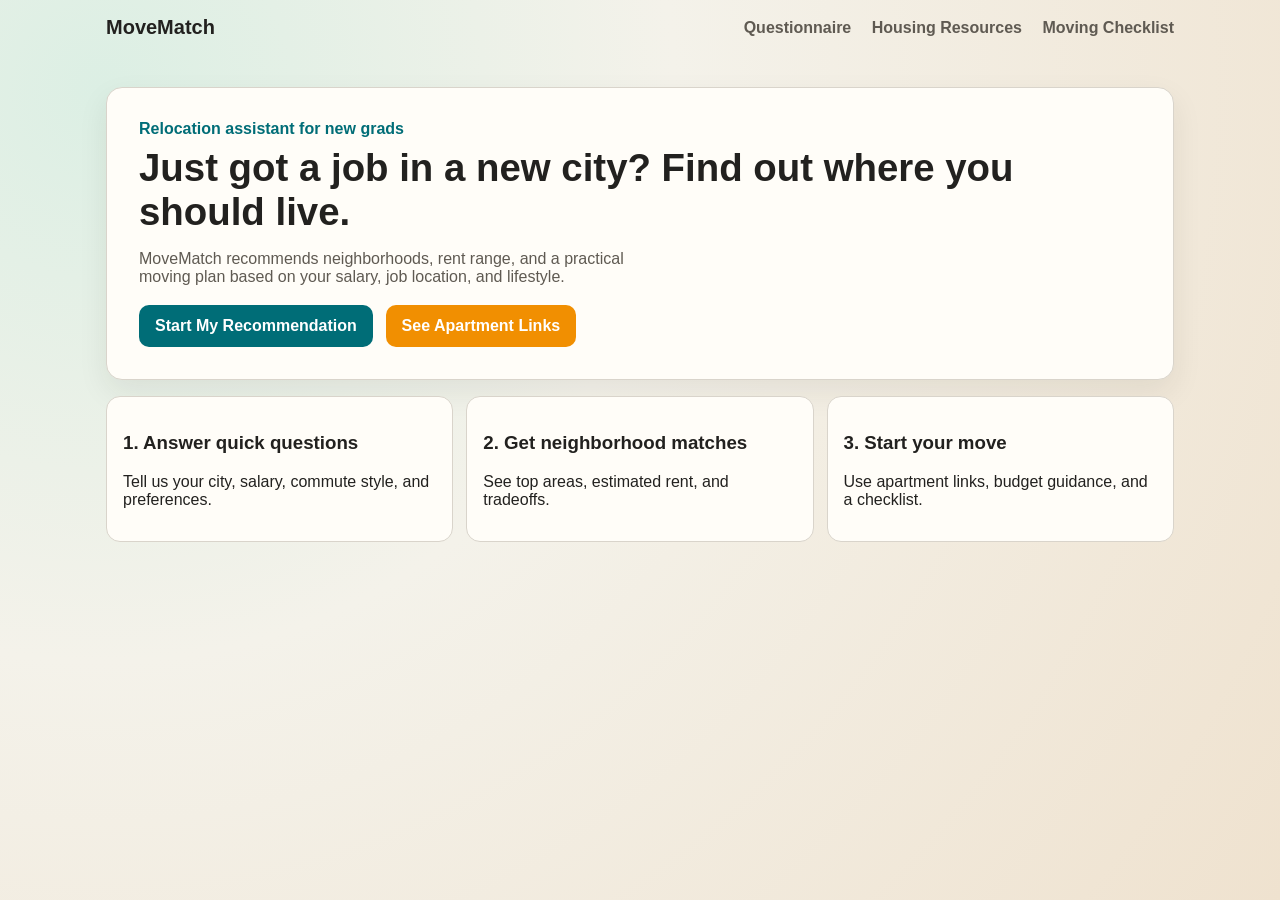
==== index.html @ cc511ffe "Add files via upload" ====
<!doctype html>
<html lang="en">
  <head>
    <meta charset="UTF-8" />
    <meta name="viewport" content="width=device-width, initial-scale=1.0" />
    <title>MoveMatch | Find Where To Live After Your New Job</title>
    <link rel="stylesheet" href="styles.css" />
  </head>
  <body>
    <header class="site-header">
      <a class="brand" href="index.html">MoveMatch</a>
      <nav>
        <a href="questionnaire.html">Questionnaire</a>
        <a href="resources.html">Housing Resources</a>
        <a href="checklist.html">Moving Checklist</a>
      </nav>
    </header>

    <main class="hero-wrap">
      <section class="hero">
        <p class="eyebrow">Relocation assistant for new grads</p>
        <h1>Just got a job in a new city? Find out where you should live.</h1>
        <p class="subhead">
          MoveMatch recommends neighborhoods, rent range, and a practical moving plan based on your salary, job location, and lifestyle.
        </p>
        <div class="hero-actions">
          <a class="btn" href="questionnaire.html">Start My Recommendation</a>
          <a class="btn btn-secondary" href="resources.html">See Apartment Links</a>
        </div>
      </section>

      <section class="card-grid">
        <article class="card">
          <h3>1. Answer quick questions</h3>
          <p>Tell us your city, salary, commute style, and preferences.</p>
        </article>
        <article class="card">
          <h3>2. Get neighborhood matches</h3>
          <p>See top areas, estimated rent, and tradeoffs.</p>
        </article>
        <article class="card">
          <h3>3. Start your move</h3>
          <p>Use apartment links, budget guidance, and a checklist.</p>
        </article>
      </section>
    </main>
  </body>
</html>
---- styles.css ----
:root {
  --bg: #f4f2ea;
  --ink: #22211f;
  --muted: #5f5a52;
  --brand: #006d77;
  --brand-2: #f18f01;
  --card: #fffdf8;
  --line: #d9d4cb;
}

* { box-sizing: border-box; }
body {
  margin: 0;
  font-family: "Avenir Next", "Segoe UI", sans-serif;
  color: var(--ink);
  background: radial-gradient(circle at 8% 10%, #dcefe4 0%, var(--bg) 40%, #efe2cf 100%);
  min-height: 100vh;
}

.site-header {
  max-width: 1100px;
  margin: 0 auto;
  padding: 1rem;
  display: flex;
  justify-content: space-between;
  align-items: center;
}

.brand {
  font-weight: 800;
  text-decoration: none;
  color: var(--ink);
  font-size: 1.25rem;
}

nav a {
  margin-left: 1rem;
  text-decoration: none;
  color: var(--muted);
  font-weight: 600;
}

.hero-wrap,
.form-page,
.results-wrap,
.list-page {
  max-width: 1100px;
  margin: 1rem auto 3rem;
  padding: 1rem;
}

.hero {
  background: var(--card);
  border: 1px solid var(--line);
  border-radius: 16px;
  padding: 2rem;
  box-shadow: 0 12px 30px rgba(34, 33, 31, 0.08);
}

.eyebrow { color: var(--brand); font-weight: 700; margin: 0; }
h1 { margin: 0.5rem 0 0.8rem; font-size: clamp(1.8rem, 3vw, 2.6rem); }
.subhead { max-width: 60ch; color: var(--muted); }

.hero-actions { margin-top: 1.2rem; display: flex; gap: 0.8rem; flex-wrap: wrap; }

.btn {
  background: var(--brand);
  color: white;
  border: 0;
  border-radius: 10px;
  padding: 0.75rem 1rem;
  text-decoration: none;
  font-weight: 700;
  cursor: pointer;
}

.btn-secondary { background: var(--brand-2); }

.card-grid {
  margin-top: 1rem;
  display: grid;
  gap: 0.8rem;
  grid-template-columns: repeat(auto-fit, minmax(220px, 1fr));
}

.card,
.panel,
.result-card {
  background: var(--card);
  border: 1px solid var(--line);
  border-radius: 14px;
  padding: 1rem;
}

form {
  display: grid;
  gap: 0.8rem;
  margin-top: 1rem;
}

label { font-weight: 600; display: grid; gap: 0.35rem; }
input,
select {
  padding: 0.65rem;
  border-radius: 8px;
  border: 1px solid var(--line);
  font-size: 1rem;
}

.results-grid {
  display: grid;
  grid-template-columns: repeat(auto-fit, minmax(220px, 1fr));
  gap: 0.8rem;
}

.muted { color: var(--muted); }
.link-list li { margin-bottom: 0.6rem; }

@media (max-width: 720px) {
  .site-header { flex-direction: column; align-items: flex-start; }
  nav a { margin: 0 0.8rem 0 0; }
}
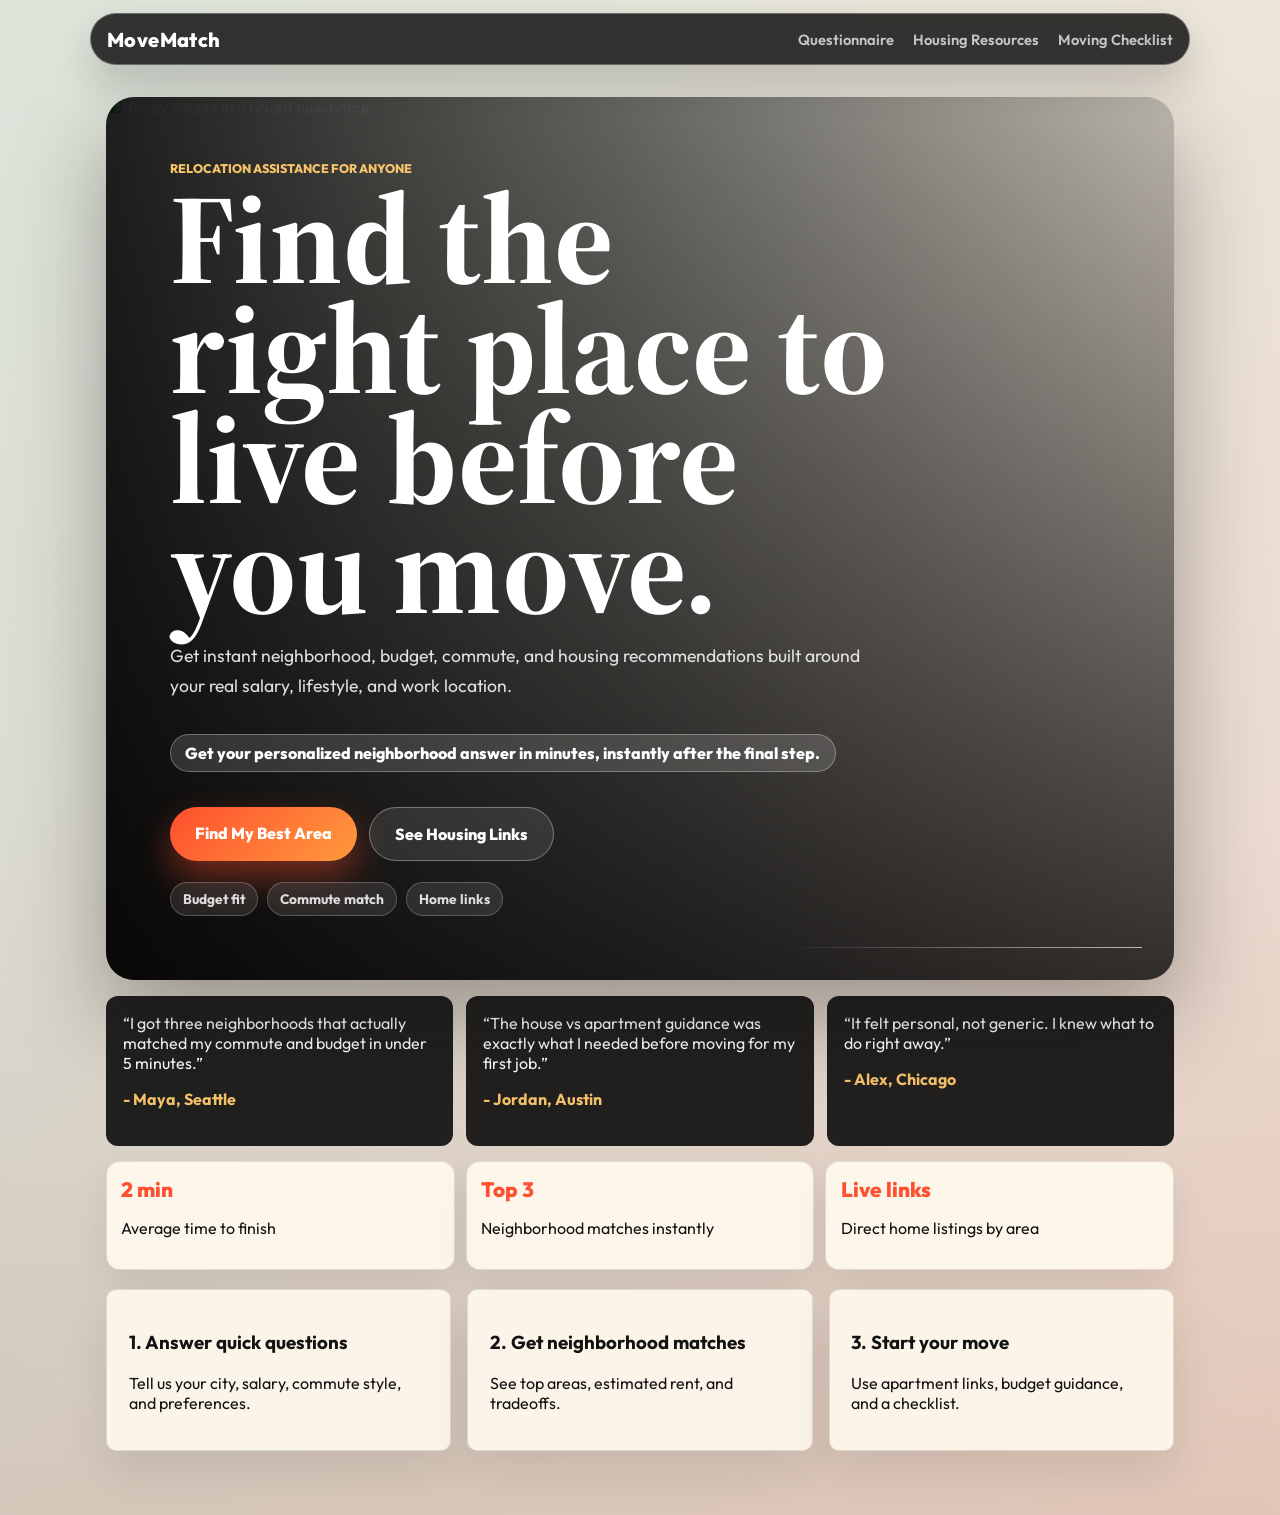
==== commit bb782ece: "Add files via upload" ====
--- a/index.html
+++ b/index.html
@@ -3,7 +3,7 @@
   <head>
     <meta charset="UTF-8" />
     <meta name="viewport" content="width=device-width, initial-scale=1.0" />
-    <title>MoveMatch | Find Where To Live After Your New Job</title>
+    <title>MoveMatch | Find the Right Place to Live Before You Move</title>
     <link rel="stylesheet" href="styles.css" />
   </head>
   <body>
@@ -17,15 +17,56 @@
     </header>
 
     <main class="hero-wrap">
-      <section class="hero">
-        <p class="eyebrow">Relocation assistant for new grads</p>
-        <h1>Just got a job in a new city? Find out where you should live.</h1>
-        <p class="subhead">
-          MoveMatch recommends neighborhoods, rent range, and a practical moving plan based on your salary, job location, and lifestyle.
-        </p>
-        <div class="hero-actions">
-          <a class="btn" href="questionnaire.html">Start My Recommendation</a>
-          <a class="btn btn-secondary" href="resources.html">See Apartment Links</a>
+      <section class="hero hero-split">
+        <div>
+          <p class="eyebrow">Relocation assistance for anyone</p>
+          <h1>Find the right place to live before you move.</h1>
+          <p class="subhead">
+            Get instant neighborhood, budget, commute, and housing recommendations built around your real salary, lifestyle, and work location.
+          </p>
+          <p class="instant-pill">Get your personalized neighborhood answer in minutes, instantly after the final step.</p>
+          <div class="hero-actions">
+            <a class="btn" href="questionnaire.html">Find My Best Area</a>
+            <a class="btn btn-secondary" href="resources.html">See Housing Links</a>
+          </div>
+          <div class="hero-metrics">
+            <span>Budget fit</span>
+            <span>Commute match</span>
+            <span>Home links</span>
+          </div>
+        </div>
+        <figure class="hero-photo">
+          <img src="https://images.unsplash.com/photo-1513694203232-719a280e022f?auto=format&fit=crop&w=1200&q=80" alt="Happy couple in a bright new home" />
+        </figure>
+      </section>
+
+      <section class="happy-strip">
+        <article class="quote-card">
+          <p>“I got three neighborhoods that actually matched my commute and budget in under 5 minutes.”</p>
+          <strong>- Maya, Seattle</strong>
+        </article>
+        <article class="quote-card">
+          <p>“The house vs apartment guidance was exactly what I needed before moving for my first job.”</p>
+          <strong>- Jordan, Austin</strong>
+        </article>
+        <article class="quote-card">
+          <p>“It felt personal, not generic. I knew what to do right away.”</p>
+          <strong>- Alex, Chicago</strong>
+        </article>
+      </section>
+
+      <section class="social-proof">
+        <div class="proof-item">
+          <span>2 min</span>
+          <p>Average time to finish</p>
+        </div>
+        <div class="proof-item">
+          <span>Top 3</span>
+          <p>Neighborhood matches instantly</p>
+        </div>
+        <div class="proof-item">
+          <span>Live links</span>
+          <p>Direct home listings by area</p>
         </div>
       </section>
 
--- a/styles.css
+++ b/styles.css
@@ -1,43 +1,65 @@
+@import url("https://fonts.googleapis.com/css2?family=Outfit:wght@500;600;700;800&family=Source+Serif+4:opsz,wght@8..60,600;8..60,700&display=swap");
+
 :root {
-  --bg: #f4f2ea;
-  --ink: #22211f;
-  --muted: #5f5a52;
-  --brand: #006d77;
-  --brand-2: #f18f01;
-  --card: #fffdf8;
-  --line: #d9d4cb;
+  --bg: #f2eee6;
+  --ink: #121212;
+  --muted: #625e57;
+  --brand: #0f6d66;
+  --brand-2: #ff4f2e;
+  --card: #fff9ee;
+  --line: rgba(18, 18, 18, 0.12);
+  --charcoal: #111111;
+  --cream: #fff8ea;
+  --glow: rgba(255, 79, 46, 0.42);
+  --gold: #f6c36a;
 }
 
 * { box-sizing: border-box; }
 body {
   margin: 0;
-  font-family: "Avenir Next", "Segoe UI", sans-serif;
+  font-family: "Outfit", "Avenir Next", "Segoe UI", sans-serif;
   color: var(--ink);
-  background: radial-gradient(circle at 8% 10%, #dcefe4 0%, var(--bg) 40%, #efe2cf 100%);
+  background:
+    linear-gradient(135deg, rgba(15, 109, 102, 0.14), rgba(255, 79, 46, 0.12)),
+    linear-gradient(180deg, #fff9ee 0%, var(--bg) 54%, #ded7cb 100%);
   min-height: 100vh;
 }
 
 .site-header {
   max-width: 1100px;
-  margin: 0 auto;
-  padding: 1rem;
+  margin: 0.8rem auto 0;
+  padding: 0.8rem 1rem;
   display: flex;
   justify-content: space-between;
   align-items: center;
+  position: sticky;
+  top: 0.8rem;
+  z-index: 10;
+  border: 1px solid rgba(255, 255, 255, 0.28);
+  border-radius: 999px;
+  background: rgba(12, 12, 12, 0.82);
+  backdrop-filter: blur(18px);
+  box-shadow: 0 18px 40px rgba(17, 17, 17, 0.18);
 }
 
 .brand {
   font-weight: 800;
   text-decoration: none;
-  color: var(--ink);
+  color: #fff;
   font-size: 1.25rem;
+  letter-spacing: 0.02em;
 }
 
 nav a {
   margin-left: 1rem;
   text-decoration: none;
-  color: var(--muted);
+  color: rgba(255, 255, 255, 0.72);
   font-weight: 600;
+  font-size: 0.92rem;
+}
+nav a:hover,
+nav a[aria-current="page"] {
+  color: #fff;
 }
 
 .hero-wrap,
@@ -50,46 +72,155 @@
 }
 
 .hero {
-  background: var(--card);
-  border: 1px solid var(--line);
-  border-radius: 16px;
-  padding: 2rem;
-  box-shadow: 0 12px 30px rgba(34, 33, 31, 0.08);
-}
-
-.eyebrow { color: var(--brand); font-weight: 700; margin: 0; }
-h1 { margin: 0.5rem 0 0.8rem; font-size: clamp(1.8rem, 3vw, 2.6rem); }
-.subhead { max-width: 60ch; color: var(--muted); }
+  border-radius: 28px;
+  padding: clamp(2rem, 5vw, 4.8rem);
+  min-height: 650px;
+  overflow: hidden;
+  position: relative;
+  color: #fff;
+  box-shadow: 0 38px 90px rgba(17, 17, 17, 0.34);
+}
+.hero-split {
+  display: flex;
+  align-items: flex-end;
+}
+.hero-split > div {
+  position: relative;
+  z-index: 2;
+  max-width: 720px;
+}
+.hero-photo {
+  margin: 0;
+  position: absolute;
+  inset: 0;
+  z-index: 0;
+  border-radius: inherit;
+  overflow: hidden;
+}
+.hero-photo img {
+  width: 100%;
+  height: 100%;
+  object-fit: cover;
+  display: block;
+  filter: saturate(1.12) contrast(1.08);
+}
+.hero::before {
+  content: "";
+  position: absolute;
+  inset: 0;
+  z-index: 1;
+  background:
+    linear-gradient(90deg, rgba(0, 0, 0, 0.86) 0%, rgba(0, 0, 0, 0.56) 46%, rgba(0, 0, 0, 0.18) 100%),
+    linear-gradient(0deg, rgba(0, 0, 0, 0.74), rgba(0, 0, 0, 0.04));
+}
+.hero::after {
+  content: "";
+  position: absolute;
+  inset: auto 2rem 2rem auto;
+  width: min(34vw, 360px);
+  height: 1px;
+  z-index: 2;
+  background: linear-gradient(90deg, transparent, rgba(255, 255, 255, 0.65));
+}
+
+.eyebrow {
+  color: var(--gold);
+  font-weight: 800;
+  margin: 0;
+  text-transform: uppercase;
+  font-size: 0.78rem;
+}
+h1 {
+  margin: 0.4rem 0 0.8rem;
+  font-family: "Source Serif 4", Georgia, serif;
+  font-size: clamp(3.6rem, 8rem, 8.2rem);
+  line-height: 0.86;
+  max-width: 880px;
+}
+h2 {
+  font-size: 1.8rem;
+}
+.subhead {
+  max-width: 58ch;
+  color: rgba(255, 255, 255, 0.86);
+  font-size: 1.1rem;
+  line-height: 1.7;
+}
 
 .hero-actions { margin-top: 1.2rem; display: flex; gap: 0.8rem; flex-wrap: wrap; }
+.hero-metrics {
+  display: flex;
+  flex-wrap: wrap;
+  gap: 0.55rem;
+  margin-top: 1.3rem;
+}
+.hero-metrics span {
+  border: 1px solid rgba(255, 255, 255, 0.22);
+  border-radius: 999px;
+  padding: 0.45rem 0.75rem;
+  background: rgba(255, 255, 255, 0.1);
+  color: rgba(255, 255, 255, 0.84);
+  font-size: 0.86rem;
+  font-weight: 700;
+  backdrop-filter: blur(12px);
+}
 
 .btn {
-  background: var(--brand);
+  background: linear-gradient(135deg, var(--brand-2), #ff9a3d);
   color: white;
   border: 0;
-  border-radius: 10px;
-  padding: 0.75rem 1rem;
+  border-radius: 999px;
+  padding: 1rem 1.55rem;
   text-decoration: none;
-  font-weight: 700;
+  font-weight: 800;
   cursor: pointer;
-}
-
-.btn-secondary { background: var(--brand-2); }
+  transition: transform 0.18s ease, box-shadow 0.18s ease;
+  box-shadow: 0 16px 34px var(--glow);
+}
+.btn:hover {
+  transform: translateY(-2px);
+  box-shadow: 0 18px 38px var(--glow);
+}
+
+.btn-secondary {
+  background: rgba(255, 255, 255, 0.1);
+  border: 1px solid rgba(255, 255, 255, 0.34);
+  box-shadow: none;
+}
+.panel .btn-secondary,
+.card .btn-secondary,
+.result-card .btn-secondary {
+  background: var(--charcoal);
+  color: #fff;
+}
 
 .card-grid {
-  margin-top: 1rem;
-  display: grid;
-  gap: 0.8rem;
+  margin-top: 1.2rem;
+  display: grid;
+  gap: 1rem;
   grid-template-columns: repeat(auto-fit, minmax(220px, 1fr));
 }
 
 .card,
 .panel,
 .result-card {
-  background: var(--card);
-  border: 1px solid var(--line);
-  border-radius: 14px;
-  padding: 1rem;
+  background: rgba(255, 249, 238, 0.9);
+  border: 1px solid var(--line);
+  border-radius: 10px;
+  padding: 1.35rem;
+  box-shadow: 0 20px 46px rgba(17, 17, 17, 0.1);
+  backdrop-filter: blur(12px);
+}
+.card:hover,
+.result-card:hover,
+.quote-card:hover {
+  transform: translateY(-4px);
+  box-shadow: 0 28px 54px rgba(17, 17, 17, 0.14);
+}
+.card,
+.result-card,
+.quote-card {
+  transition: transform 0.18s ease, box-shadow 0.18s ease;
 }
 
 form {
@@ -101,10 +232,17 @@
 label { font-weight: 600; display: grid; gap: 0.35rem; }
 input,
 select {
-  padding: 0.65rem;
-  border-radius: 8px;
+  padding: 0.9rem;
+  border-radius: 12px;
   border: 1px solid var(--line);
   font-size: 1rem;
+  background: rgba(255, 255, 255, 0.78);
+  outline: none;
+}
+input:focus,
+select:focus {
+  border-color: var(--brand-2);
+  box-shadow: 0 0 0 4px rgba(255, 90, 61, 0.14);
 }
 
 .results-grid {
@@ -115,8 +253,135 @@
 
 .muted { color: var(--muted); }
 .link-list li { margin-bottom: 0.6rem; }
+.link-list a {
+  color: var(--brand);
+  font-weight: 700;
+}
+.pretty-list {
+  margin: 0;
+  padding-left: 1.1rem;
+}
+.pretty-list li {
+  margin-bottom: 0.65rem;
+  padding: 0.45rem 0.55rem;
+  background: #fff9ef;
+  border: 1px solid var(--line);
+  border-radius: 10px;
+}
+.wizard-shell { max-width: 720px; margin: 0 auto; }
+.hero + .wizard-shell {
+  margin-top: 1.2rem;
+}
+.instant-pill {
+  display: inline-block;
+  background: rgba(255, 255, 255, 0.14);
+  border: 1px solid rgba(255, 255, 255, 0.3);
+  color: #fff;
+  border-radius: 999px;
+  padding: 0.5rem 0.9rem;
+  font-weight: 800;
+  backdrop-filter: blur(10px);
+}
+.wizard-shell .instant-pill {
+  background: rgba(15, 118, 110, 0.1);
+  border-color: rgba(15, 118, 110, 0.24);
+  color: var(--brand);
+}
+.form-page .hero h1,
+.results-wrap .hero h1,
+.list-page .hero h1 {
+  font-size: clamp(2.7rem, 5rem, 5.2rem);
+  max-width: 900px;
+}
+.wizard-actions {
+  display: flex;
+  justify-content: space-between;
+  margin-top: 1rem;
+  gap: 0.6rem;
+}
+.bubble-btn {
+  border: 0;
+  border-radius: 999px;
+  padding: 0.85rem 1.25rem;
+  font-weight: 800;
+  cursor: pointer;
+  background: linear-gradient(135deg, var(--brand-2), #ff9a3d);
+  color: #fff;
+  box-shadow: 0 12px 26px var(--glow);
+  transition: transform 0.15s ease;
+}
+.bubble-btn:hover {
+  transform: translateY(-1px) scale(1.01);
+}
+.bubble-ghost {
+  background: #fffaf1;
+  color: var(--ink);
+  border: 1px solid var(--line);
+  box-shadow: none;
+}
+.wizard-error {
+  color: #b42318;
+  min-height: 1.2rem;
+  margin: 0.5rem 0 0;
+  font-weight: 700;
+}
+.happy-strip {
+  margin-top: 1rem;
+  display: grid;
+  grid-template-columns: repeat(auto-fit, minmax(230px, 1fr));
+  gap: 0.8rem;
+}
+.quote-card {
+  background: rgba(17, 17, 17, 0.92);
+  border: 1px solid var(--line);
+  border-radius: 12px;
+  padding: 1rem;
+  color: #fff;
+  min-height: 150px;
+}
+.quote-card strong {
+  color: var(--gold);
+}
+.quote-card p {
+  margin-top: 0;
+}
+.social-proof {
+  margin-top: 0.9rem;
+  display: grid;
+  grid-template-columns: repeat(auto-fit, minmax(180px, 1fr));
+  gap: 0.7rem;
+}
+.proof-item {
+  background: rgba(255, 249, 238, 0.92);
+  border: 1px solid var(--line);
+  border-radius: 14px;
+  padding: 0.9rem;
+  box-shadow: 0 16px 34px rgba(17, 17, 17, 0.08);
+}
+.proof-item span {
+  display: block;
+  font-size: 1.3rem;
+  font-weight: 800;
+  color: var(--brand-2);
+}
 
 @media (max-width: 720px) {
-  .site-header { flex-direction: column; align-items: flex-start; }
+  .site-header {
+    position: static;
+    border-radius: 18px;
+    flex-direction: column;
+    align-items: flex-start;
+  }
+  nav {
+    display: flex;
+    flex-wrap: wrap;
+    gap: 0.5rem;
+    margin-top: 0.5rem;
+  }
   nav a { margin: 0 0.8rem 0 0; }
-}
+  .hero {
+    min-height: 560px;
+    padding: 1.5rem;
+  }
+  h1 { font-size: 3.35rem; }
+}
